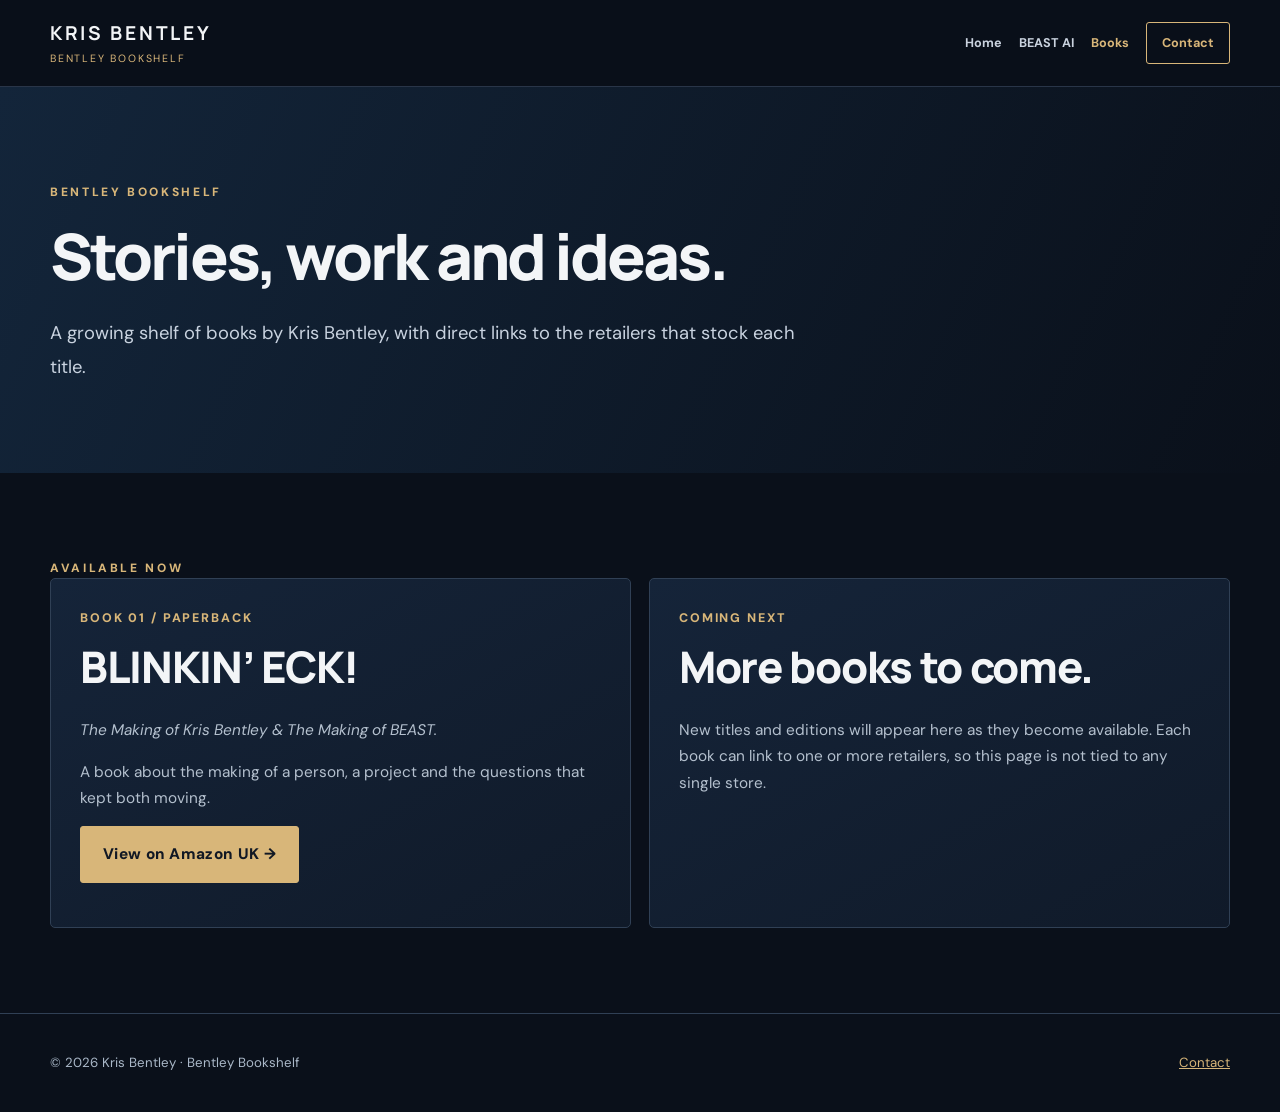
==== books/index.html @ c24f9d8f "Add Bentley Bookshelf page Publish the new /books/ route with BLINKIN’ ECK! linked to Amazon UK and " ====
<!doctype html>
<html lang="en-GB">
<head>
  <meta charset="utf-8">
  <meta name="viewport" content="width=device-width,initial-scale=1">
  <meta name="description" content="Bentley Bookshelf — books by Kris Bentley, available through selected retailers.">
  <meta name="theme-color" content="#0a101a">
  <title>Bentley Bookshelf | Kris Bentley</title>
  <link rel="stylesheet" href="../assets/style.css">
</head>
<body>
  <a href="#main" style="position:absolute;left:-9999px;top:0" onfocus="this.style.left='10px'" onblur="this.style.left='-9999px'">Skip to content</a>
  <header class="site-header">
    <div class="wrap head">
      <a class="brand" href="../index.html"><strong>KRIS BENTLEY</strong><small>BENTLEY BOOKSHELF</small></a>
      <nav class="nav" aria-label="Main navigation">
        <a href="../index.html">Home</a>
        <a href="../beast.html">BEAST AI</a>
        <a href="./" aria-current="page">Books</a>
        <a href="../contact.html" class="contact-link">Contact</a>
      </nav>
    </div>
  </header>
  <main id="main">
    <section class="page-hero">
      <div class="wrap">
        <div class="eyebrow">Bentley Bookshelf</div>
        <h1>Stories, work and ideas.</h1>
        <p class="lede">A growing shelf of books by Kris Bentley, with direct links to the retailers that stock each title.</p>
      </div>
    </section>
    <section class="section">
      <div class="wrap">
        <div class="eyebrow">Available now</div>
        <div class="grid two">
          <article class="card">
            <div class="number">BOOK 01 / PAPERBACK</div>
            <h2>BLINKIN’ ECK!</h2>
            <p><em>The Making of Kris Bentley &amp; The Making of BEAST.</em></p>
            <p>A book about the making of a person, a project and the questions that kept both moving.</p>
            <p><a class="btn" href="https://www.amazon.co.uk/dp/B0HP6FY3P8" rel="noopener">View on Amazon UK →</a></p>
          </article>
          <article class="card">
            <div class="number">COMING NEXT</div>
            <h2>More books to come.</h2>
            <p>New titles and editions will appear here as they become available. Each book can link to one or more retailers, so this page is not tied to any single store.</p>
          </article>
        </div>
      </div>
    </section>
  </main>
  <footer class="footer">
    <div class="wrap"><span>© 2026 Kris Bentley · Bentley Bookshelf</span><span><a href="../contact.html">Contact</a></span></div>
  </footer>
</body>
</html>
---- assets/style.css ----
@import url('https://fonts.googleapis.com/css2?family=DM+Sans:wght@400;500;600;700&family=Manrope:wght@400;500;600;700;800&display=swap');
:root{--bg:#0a101a;--panel:#111c2b;--panel2:#142235;--ink:#f3f5f7;--muted:#b4c0ce;--gold:#d8b679;--line:#304055;--max:1180px}*{box-sizing:border-box}html{scroll-behavior:smooth}body{margin:0;background:var(--bg);color:var(--ink);font-family:'DM Sans',Arial,sans-serif;line-height:1.7}a{color:inherit}a:focus-visible,button:focus-visible{outline:3px solid var(--gold);outline-offset:4px}.wrap{width:min(var(--max),calc(100% - 48px));margin:auto}.site-header{position:sticky;top:0;z-index:20;background:#0a101aee;backdrop-filter:blur(14px);border-bottom:1px solid #293548}.head{display:flex;align-items:center;justify-content:space-between;gap:24px;min-height:86px}.brand{text-decoration:none;display:flex;flex-direction:column;line-height:1.25}.brand strong{font-family:Manrope,sans-serif;font-size:1.2rem;letter-spacing:.14em}.brand small{font-size:.66rem;letter-spacing:.17em;color:var(--gold);margin-top:7px}.nav{display:flex;gap:17px;align-items:center;flex-wrap:wrap}.nav a{text-decoration:none;color:#c9d2de;font-size:.79rem;font-weight:700}.nav a:hover,.nav a[aria-current=page]{color:var(--gold)}.nav .contact-link{border:1px solid var(--gold);padding:9px 15px;border-radius:3px;color:var(--gold)}.eyebrow{text-transform:uppercase;letter-spacing:.22em;font-size:.75rem;color:var(--gold);font-weight:800}.hero{position:relative;overflow:hidden;padding:118px 0 110px;background:radial-gradient(circle at 82% 30%,#19334c 0%,transparent 38%),linear-gradient(140deg,#0c1727,#0a101a 70%)}.hero:after{content:'';position:absolute;right:-140px;top:-130px;width:600px;height:600px;border:1px solid #bb985b33;border-radius:50%;box-shadow:0 0 0 70px #bb985b08,0 0 0 140px #bb985b08;pointer-events:none}.hero .wrap{position:relative;z-index:1}.hero h1,.page-hero h1{font:800 clamp(2.6rem,6vw,5.2rem)/1.12 Manrope,sans-serif;letter-spacing:-.045em;max-width:960px;margin:18px 0 24px}.hero h1 em{font-style:normal;color:var(--gold)}.lede{font-size:1.15rem;color:#c8d2df;max-width:760px;line-height:1.85}.actions{display:flex;flex-wrap:wrap;gap:14px;margin-top:32px}.btn{display:inline-block;text-decoration:none;padding:14px 22px;font-weight:800;letter-spacing:.02em;border:1px solid var(--gold);background:var(--gold);color:#111824;border-radius:3px}.btn.secondary{background:transparent;color:var(--gold)}.section{padding:85px 0}.section.alt{background:#0e1928}.section h2{font:800 clamp(1.8rem,3.4vw,2.8rem)/1.2 Manrope,sans-serif;letter-spacing:-.03em;margin:12px 0 24px}.section-intro{color:var(--muted);max-width:760px;margin-bottom:35px}.grid{display:grid;grid-template-columns:repeat(3,1fr);gap:18px}.grid.two{grid-template-columns:repeat(2,1fr)}.card{background:linear-gradient(150deg,#152439,#101a29);border:1px solid var(--line);padding:29px;border-radius:5px}.card .number{color:var(--gold);font-size:.78rem;font-weight:800;letter-spacing:.15em}.card h3{font:800 1.18rem/1.35 Manrope,sans-serif;margin:12px 0}.card p,.card li{color:var(--muted);font-size:.96rem}.card ul{padding-left:19px}.strip{border-top:1px solid var(--line);border-bottom:1px solid var(--line);background:#101d2c;padding:27px 0}.strip .wrap{display:flex;gap:28px;justify-content:space-between;flex-wrap:wrap}.strip span{font-size:.77rem;text-transform:uppercase;letter-spacing:.12em;color:#d9c7a5;font-weight:800}.page-hero{padding:95px 0 70px;background:linear-gradient(115deg,#13253a,#0a101a)}.page-hero h1{font-size:clamp(2.5rem,5vw,4.2rem)}.content{max-width:850px}.content p,.content li{color:#c1cbd7}.content h2{font-family:Manrope,sans-serif;margin-top:42px}.steps{counter-reset:step;display:grid;gap:16px}.step{padding:24px 26px;border-left:3px solid var(--gold);background:var(--panel)}.step h3{margin:0 0 8px}.step p{margin:0;color:var(--muted)}.note{border:1px solid #715f41;background:#1b2025;padding:22px;color:#e3d8c5;margin:28px 0}.cta{background:linear-gradient(120deg,#192c40,#0d1724);border-top:1px solid var(--line);padding:70px 0}.cta h2{font:800 2rem Manrope,sans-serif}.footer{padding:38px 0;color:#aab8c8;border-top:1px solid var(--line);font-size:.83rem}.footer .wrap{display:flex;justify-content:space-between;gap:25px;flex-wrap:wrap}.footer a{color:var(--gold)}.micro{font-size:.85rem;color:var(--muted)}@media(max-width:980px){.head{align-items:flex-start;padding:18px 0;flex-direction:column}.nav{gap:13px}.grid{grid-template-columns:repeat(2,1fr)}}@media(max-width:640px){.wrap{width:min(100% - 34px,var(--max))}.nav{gap:10px 14px}.nav a{font-size:.73rem}.hero{padding:82px 0}.section{padding:60px 0}.grid,.grid.two{grid-template-columns:1fr}.hero h1{font-size:2.6rem}.footer .wrap{display:block}}@media(prefers-reduced-motion:reduce){html{scroll-behavior:auto}}
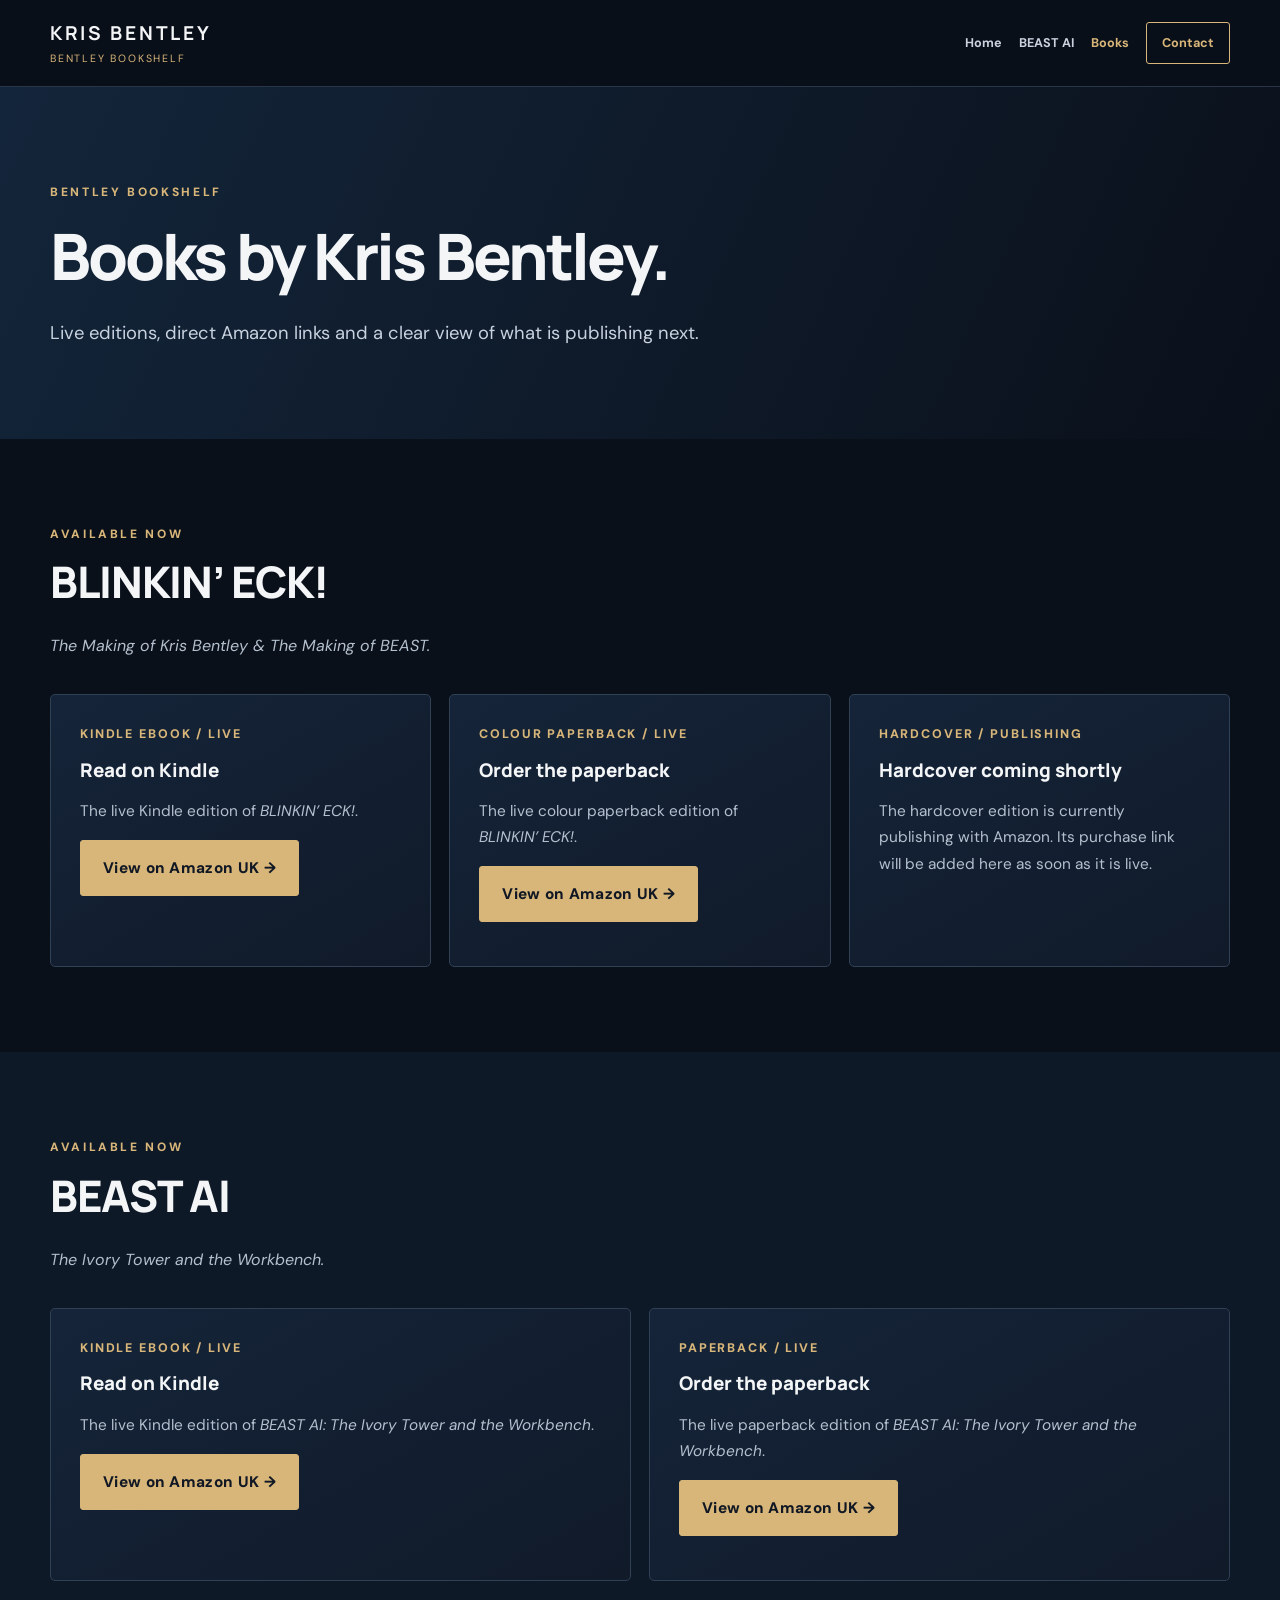
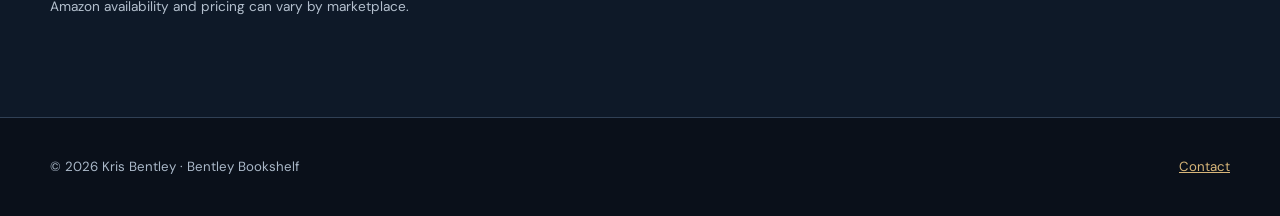
==== commit d97b7831: "Update Bentley Bookshelf live editions Updated the index.html to reflect live editions and direct li" ====
--- a/books/index.html
+++ b/books/index.html
@@ -1,56 +1 @@
-<!doctype html>
-<html lang="en-GB">
-<head>
-  <meta charset="utf-8">
-  <meta name="viewport" content="width=device-width,initial-scale=1">
-  <meta name="description" content="Bentley Bookshelf — books by Kris Bentley, available through selected retailers.">
-  <meta name="theme-color" content="#0a101a">
-  <title>Bentley Bookshelf | Kris Bentley</title>
-  <link rel="stylesheet" href="../assets/style.css">
-</head>
-<body>
-  <a href="#main" style="position:absolute;left:-9999px;top:0" onfocus="this.style.left='10px'" onblur="this.style.left='-9999px'">Skip to content</a>
-  <header class="site-header">
-    <div class="wrap head">
-      <a class="brand" href="../index.html"><strong>KRIS BENTLEY</strong><small>BENTLEY BOOKSHELF</small></a>
-      <nav class="nav" aria-label="Main navigation">
-        <a href="../index.html">Home</a>
-        <a href="../beast.html">BEAST AI</a>
-        <a href="./" aria-current="page">Books</a>
-        <a href="../contact.html" class="contact-link">Contact</a>
-      </nav>
-    </div>
-  </header>
-  <main id="main">
-    <section class="page-hero">
-      <div class="wrap">
-        <div class="eyebrow">Bentley Bookshelf</div>
-        <h1>Stories, work and ideas.</h1>
-        <p class="lede">A growing shelf of books by Kris Bentley, with direct links to the retailers that stock each title.</p>
-      </div>
-    </section>
-    <section class="section">
-      <div class="wrap">
-        <div class="eyebrow">Available now</div>
-        <div class="grid two">
-          <article class="card">
-            <div class="number">BOOK 01 / PAPERBACK</div>
-            <h2>BLINKIN’ ECK!</h2>
-            <p><em>The Making of Kris Bentley &amp; The Making of BEAST.</em></p>
-            <p>A book about the making of a person, a project and the questions that kept both moving.</p>
-            <p><a class="btn" href="https://www.amazon.co.uk/dp/B0HP6FY3P8" rel="noopener">View on Amazon UK →</a></p>
-          </article>
-          <article class="card">
-            <div class="number">COMING NEXT</div>
-            <h2>More books to come.</h2>
-            <p>New titles and editions will appear here as they become available. Each book can link to one or more retailers, so this page is not tied to any single store.</p>
-          </article>
-        </div>
-      </div>
-    </section>
-  </main>
-  <footer class="footer">
-    <div class="wrap"><span>© 2026 Kris Bentley · Bentley Bookshelf</span><span><a href="../contact.html">Contact</a></span></div>
-  </footer>
-</body>
-</html>
+<!doctype html><html lang="en-GB"><head><meta charset="utf-8"><meta name="viewport" content="width=device-width,initial-scale=1"><meta name="description" content="Bentley Bookshelf — live books and forthcoming editions by Kris Bentley."><meta name="theme-color" content="#0a101a"><title>Bentley Bookshelf | Kris Bentley</title><link rel="stylesheet" href="../assets/style.css"></head><body><a href="#main" style="position:absolute;left:-9999px;top:0" onfocus="this.style.left='10px'" onblur="this.style.left='-9999px'">Skip to content</a><header class="site-header"><div class="wrap head"><a class="brand" href="../index.html"><strong>KRIS BENTLEY</strong><small>BENTLEY BOOKSHELF</small></a><nav class="nav" aria-label="Main navigation"><a href="../index.html">Home</a><a href="../beast.html">BEAST AI</a><a href="./" aria-current="page">Books</a><a href="../contact.html" class="contact-link">Contact</a></nav></div></header><main id="main"><section class="page-hero"><div class="wrap"><div class="eyebrow">Bentley Bookshelf</div><h1>Books by Kris Bentley.</h1><p class="lede">Live editions, direct Amazon links and a clear view of what is publishing next.</p></div></section><section class="section"><div class="wrap"><div class="eyebrow">Available now</div><h2>BLINKIN’ ECK!</h2><p class="section-intro"><em>The Making of Kris Bentley &amp; The Making of BEAST.</em></p><div class="grid three"><article class="card"><div class="number">KINDLE EBOOK / LIVE</div><h3>Read on Kindle</h3><p>The live Kindle edition of <em>BLINKIN’ ECK!</em>.</p><p><a class="btn" href="https://www.amazon.co.uk/dp/B0HPZXVGHR" rel="noopener">View on Amazon UK →</a></p></article><article class="card"><div class="number">COLOUR PAPERBACK / LIVE</div><h3>Order the paperback</h3><p>The live colour paperback edition of <em>BLINKIN’ ECK!</em>.</p><p><a class="btn" href="https://www.amazon.co.uk/dp/B0HQ17G8HC" rel="noopener">View on Amazon UK →</a></p></article><article class="card"><div class="number">HARDCOVER / PUBLISHING</div><h3>Hardcover coming shortly</h3><p>The hardcover edition is currently publishing with Amazon. Its purchase link will be added here as soon as it is live.</p></article></div></div></section><section class="section alt"><div class="wrap"><div class="eyebrow">Available now</div><h2>BEAST AI</h2><p class="section-intro"><em>The Ivory Tower and the Workbench.</em></p><div class="grid two"><article class="card"><div class="number">KINDLE EBOOK / LIVE</div><h3>Read on Kindle</h3><p>The live Kindle edition of <em>BEAST AI: The Ivory Tower and the Workbench</em>.</p><p><a class="btn" href="https://www.amazon.co.uk/dp/B0HPCXTXT8" rel="noopener">View on Amazon UK →</a></p></article><article class="card"><div class="number">PAPERBACK / LIVE</div><h3>Order the paperback</h3><p>The live paperback edition of <em>BEAST AI: The Ivory Tower and the Workbench</em>.</p><p><a class="btn" href="https://www.amazon.co.uk/dp/B0HQ43P4N6" rel="noopener">View on Amazon UK →</a></p></article></div><p class="micro">Amazon availability and pricing can vary by marketplace.</p></div></section></main><footer class="footer"><div class="wrap"><span>© 2026 Kris Bentley · Bentley Bookshelf</span><span><a href="../contact.html">Contact</a></span></div></footer></body></html>
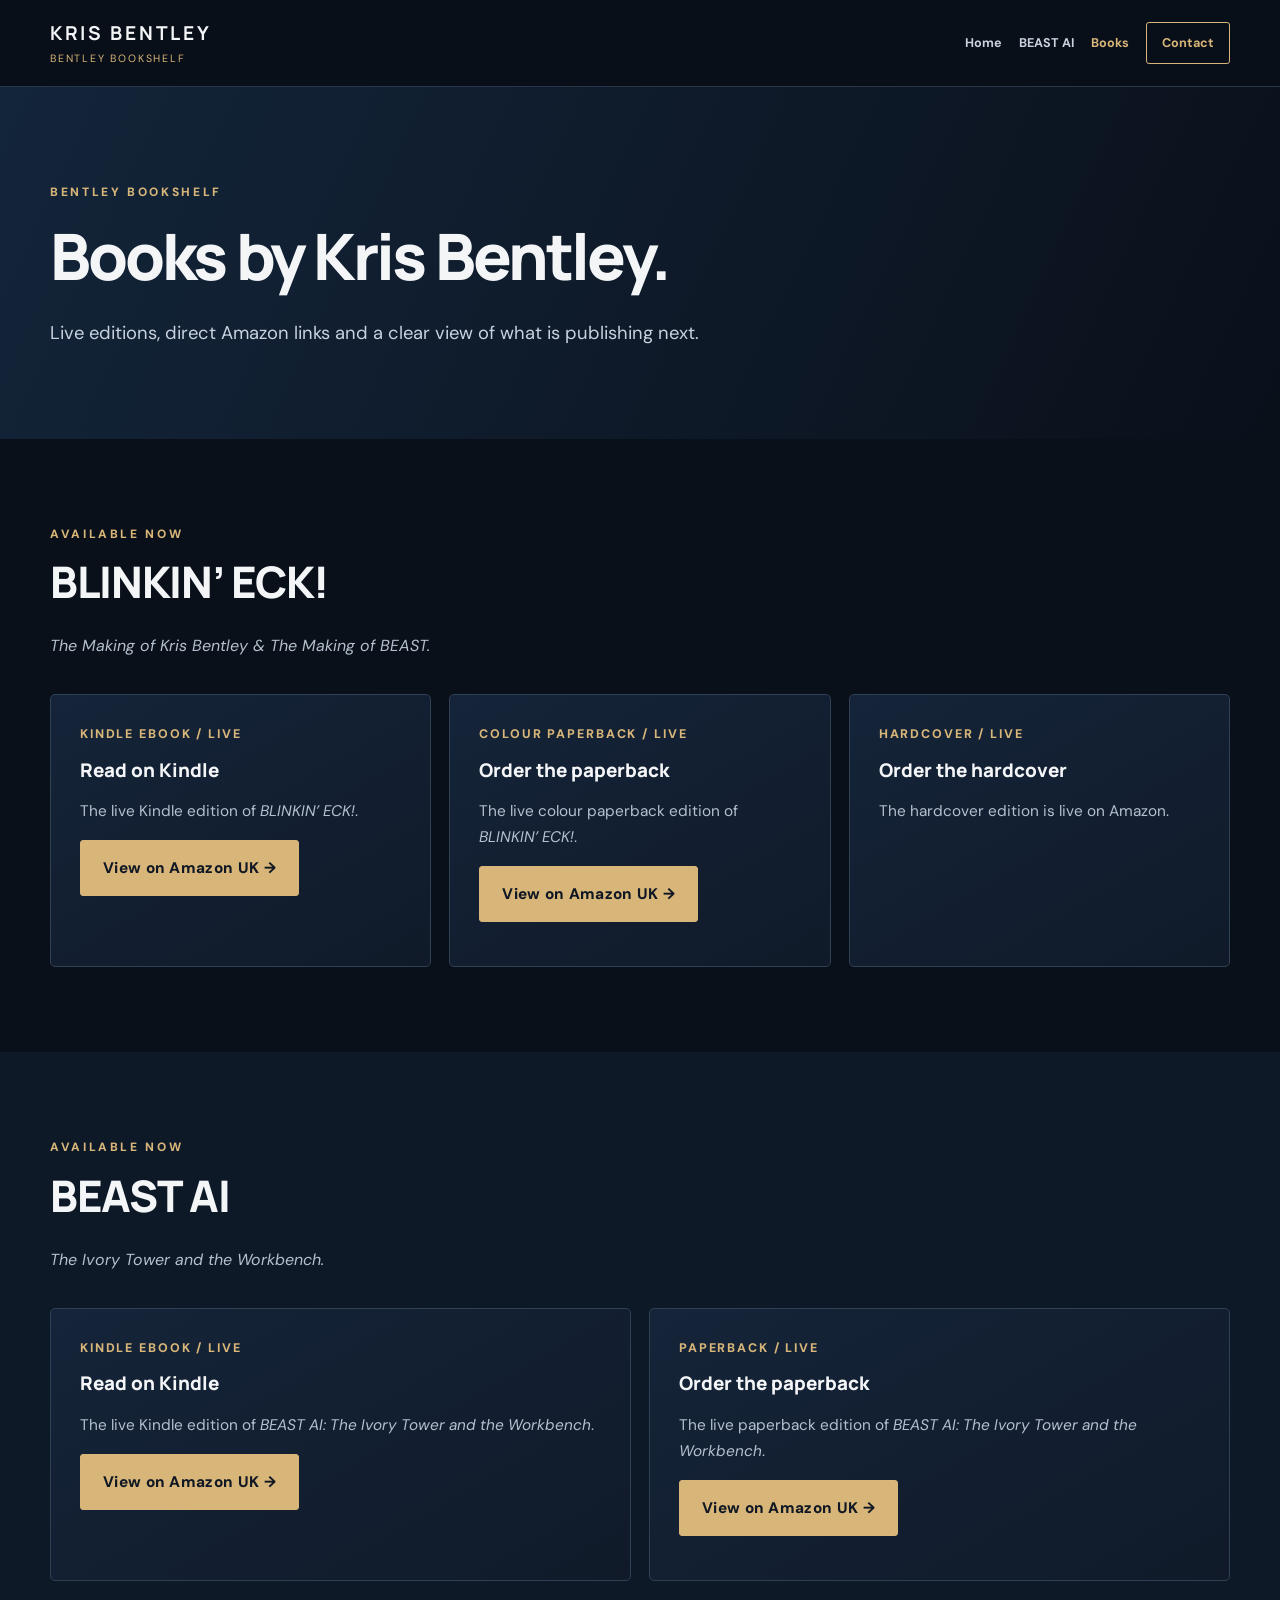
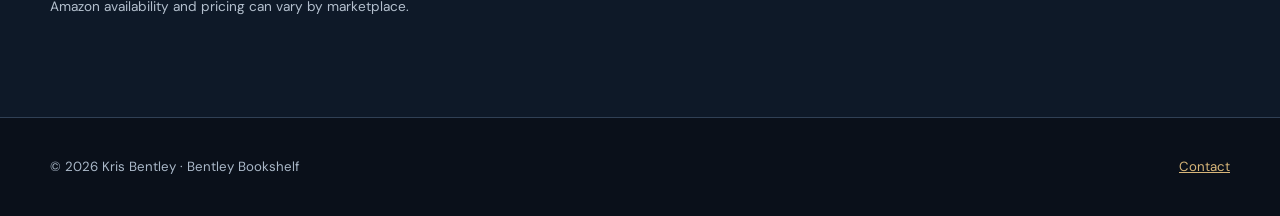
==== commit 684e60ef: "Update index.html with current book availability Updated the index.html file to reflect the current " ====
--- a/books/index.html
+++ b/books/index.html
@@ -1 +1 @@
-<!doctype html><html lang="en-GB"><head><meta charset="utf-8"><meta name="viewport" content="width=device-width,initial-scale=1"><meta name="description" content="Bentley Bookshelf — live books and forthcoming editions by Kris Bentley."><meta name="theme-color" content="#0a101a"><title>Bentley Bookshelf | Kris Bentley</title><link rel="stylesheet" href="../assets/style.css"></head><body><a href="#main" style="position:absolute;left:-9999px;top:0" onfocus="this.style.left='10px'" onblur="this.style.left='-9999px'">Skip to content</a><header class="site-header"><div class="wrap head"><a class="brand" href="../index.html"><strong>KRIS BENTLEY</strong><small>BENTLEY BOOKSHELF</small></a><nav class="nav" aria-label="Main navigation"><a href="../index.html">Home</a><a href="../beast.html">BEAST AI</a><a href="./" aria-current="page">Books</a><a href="../contact.html" class="contact-link">Contact</a></nav></div></header><main id="main"><section class="page-hero"><div class="wrap"><div class="eyebrow">Bentley Bookshelf</div><h1>Books by Kris Bentley.</h1><p class="lede">Live editions, direct Amazon links and a clear view of what is publishing next.</p></div></section><section class="section"><div class="wrap"><div class="eyebrow">Available now</div><h2>BLINKIN’ ECK!</h2><p class="section-intro"><em>The Making of Kris Bentley &amp; The Making of BEAST.</em></p><div class="grid three"><article class="card"><div class="number">KINDLE EBOOK / LIVE</div><h3>Read on Kindle</h3><p>The live Kindle edition of <em>BLINKIN’ ECK!</em>.</p><p><a class="btn" href="https://www.amazon.co.uk/dp/B0HPZXVGHR" rel="noopener">View on Amazon UK →</a></p></article><article class="card"><div class="number">COLOUR PAPERBACK / LIVE</div><h3>Order the paperback</h3><p>The live colour paperback edition of <em>BLINKIN’ ECK!</em>.</p><p><a class="btn" href="https://www.amazon.co.uk/dp/B0HQ17G8HC" rel="noopener">View on Amazon UK →</a></p></article><article class="card"><div class="number">HARDCOVER / PUBLISHING</div><h3>Hardcover coming shortly</h3><p>The hardcover edition is currently publishing with Amazon. Its purchase link will be added here as soon as it is live.</p></article></div></div></section><section class="section alt"><div class="wrap"><div class="eyebrow">Available now</div><h2>BEAST AI</h2><p class="section-intro"><em>The Ivory Tower and the Workbench.</em></p><div class="grid two"><article class="card"><div class="number">KINDLE EBOOK / LIVE</div><h3>Read on Kindle</h3><p>The live Kindle edition of <em>BEAST AI: The Ivory Tower and the Workbench</em>.</p><p><a class="btn" href="https://www.amazon.co.uk/dp/B0HPCXTXT8" rel="noopener">View on Amazon UK →</a></p></article><article class="card"><div class="number">PAPERBACK / LIVE</div><h3>Order the paperback</h3><p>The live paperback edition of <em>BEAST AI: The Ivory Tower and the Workbench</em>.</p><p><a class="btn" href="https://www.amazon.co.uk/dp/B0HQ43P4N6" rel="noopener">View on Amazon UK →</a></p></article></div><p class="micro">Amazon availability and pricing can vary by marketplace.</p></div></section></main><footer class="footer"><div class="wrap"><span>© 2026 Kris Bentley · Bentley Bookshelf</span><span><a href="../contact.html">Contact</a></span></div></footer></body></html>
+<!doctype html><html lang="en-GB"><head><meta charset="utf-8"><meta name="viewport" content="width=device-width,initial-scale=1"><meta name="description" content="Bentley Bookshelf — live books and forthcoming editions by Kris Bentley."><meta name="theme-color" content="#0a101a"><title>Bentley Bookshelf | Kris Bentley</title><link rel="stylesheet" href="../assets/style.css"></head><body><a href="#main" style="position:absolute;left:-9999px;top:0" onfocus="this.style.left='10px'" onblur="this.style.left='-9999px'">Skip to content</a><header class="site-header"><div class="wrap head"><a class="brand" href="../index.html"><strong>KRIS BENTLEY</strong><small>BENTLEY BOOKSHELF</small></a><nav class="nav" aria-label="Main navigation"><a href="../index.html">Home</a><a href="../beast.html">BEAST AI</a><a href="./" aria-current="page">Books</a><a href="../contact.html" class="contact-link">Contact</a></nav></div></header><main id="main"><section class="page-hero"><div class="wrap"><div class="eyebrow">Bentley Bookshelf</div><h1>Books by Kris Bentley.</h1><p class="lede">Live editions, direct Amazon links and a clear view of what is publishing next.</p></div></section><section class="section"><div class="wrap"><div class="eyebrow">Available now</div><h2>BLINKIN’ ECK!</h2><p class="section-intro"><em>The Making of Kris Bentley &amp; The Making of BEAST.</em></p><div class="grid three"><article class="card"><div class="number">KINDLE EBOOK / LIVE</div><h3>Read on Kindle</h3><p>The live Kindle edition of <em>BLINKIN’ ECK!</em>.</p><p><a class="btn" href="https://www.amazon.co.uk/dp/B0HPZXVGHR" rel="noopener">View on Amazon UK →</a></p></article><article class="card"><div class="number">COLOUR PAPERBACK / LIVE</div><h3>Order the paperback</h3><p>The live colour paperback edition of <em>BLINKIN’ ECK!</em>.</p><p><a class="btn" href="https://www.amazon.co.uk/dp/B0HQ17G8HC" rel="noopener">View on Amazon UK →</a></p></article><article class="card"><div class="number">HARDCOVER / LIVE</div><h3>Order the hardcover</h3><p>The hardcover edition is live on Amazon.</p></article></div></div></section><section class="section alt"><div class="wrap"><div class="eyebrow">Available now</div><h2>BEAST AI</h2><p class="section-intro"><em>The Ivory Tower and the Workbench.</em></p><div class="grid two"><article class="card"><div class="number">KINDLE EBOOK / LIVE</div><h3>Read on Kindle</h3><p>The live Kindle edition of <em>BEAST AI: The Ivory Tower and the Workbench</em>.</p><p><a class="btn" href="https://www.amazon.co.uk/dp/B0HPCXTXT8" rel="noopener">View on Amazon UK →</a></p></article><article class="card"><div class="number">PAPERBACK / LIVE</div><h3>Order the paperback</h3><p>The live paperback edition of <em>BEAST AI: The Ivory Tower and the Workbench</em>.</p><p><a class="btn" href="https://www.amazon.co.uk/dp/B0HQ43P4N6" rel="noopener">View on Amazon UK →</a></p></article></div><p class="micro">Amazon availability and pricing can vary by marketplace.</p></div></section></main><footer class="footer"><div class="wrap"><span>© 2026 Kris Bentley · Bentley Bookshelf</span><span><a href="../contact.html">Contact</a></span></div></footer></body></html>
